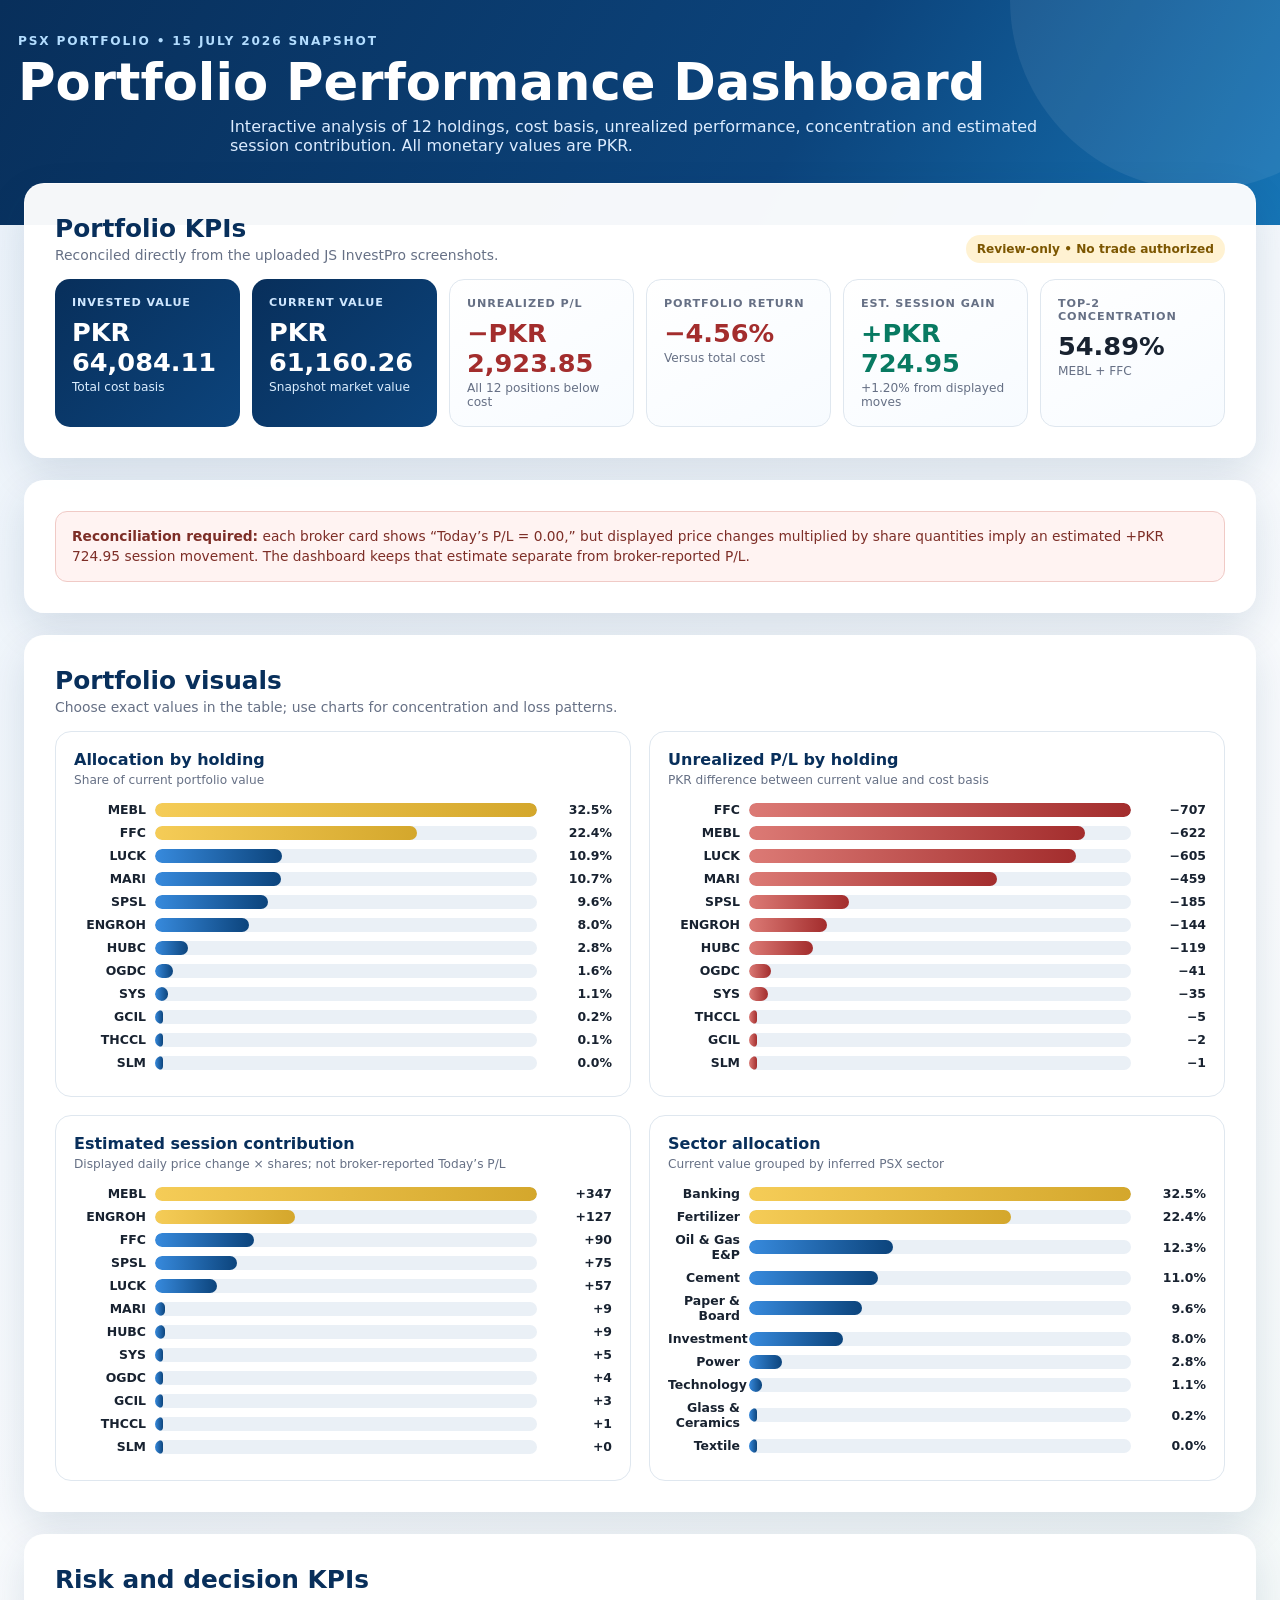
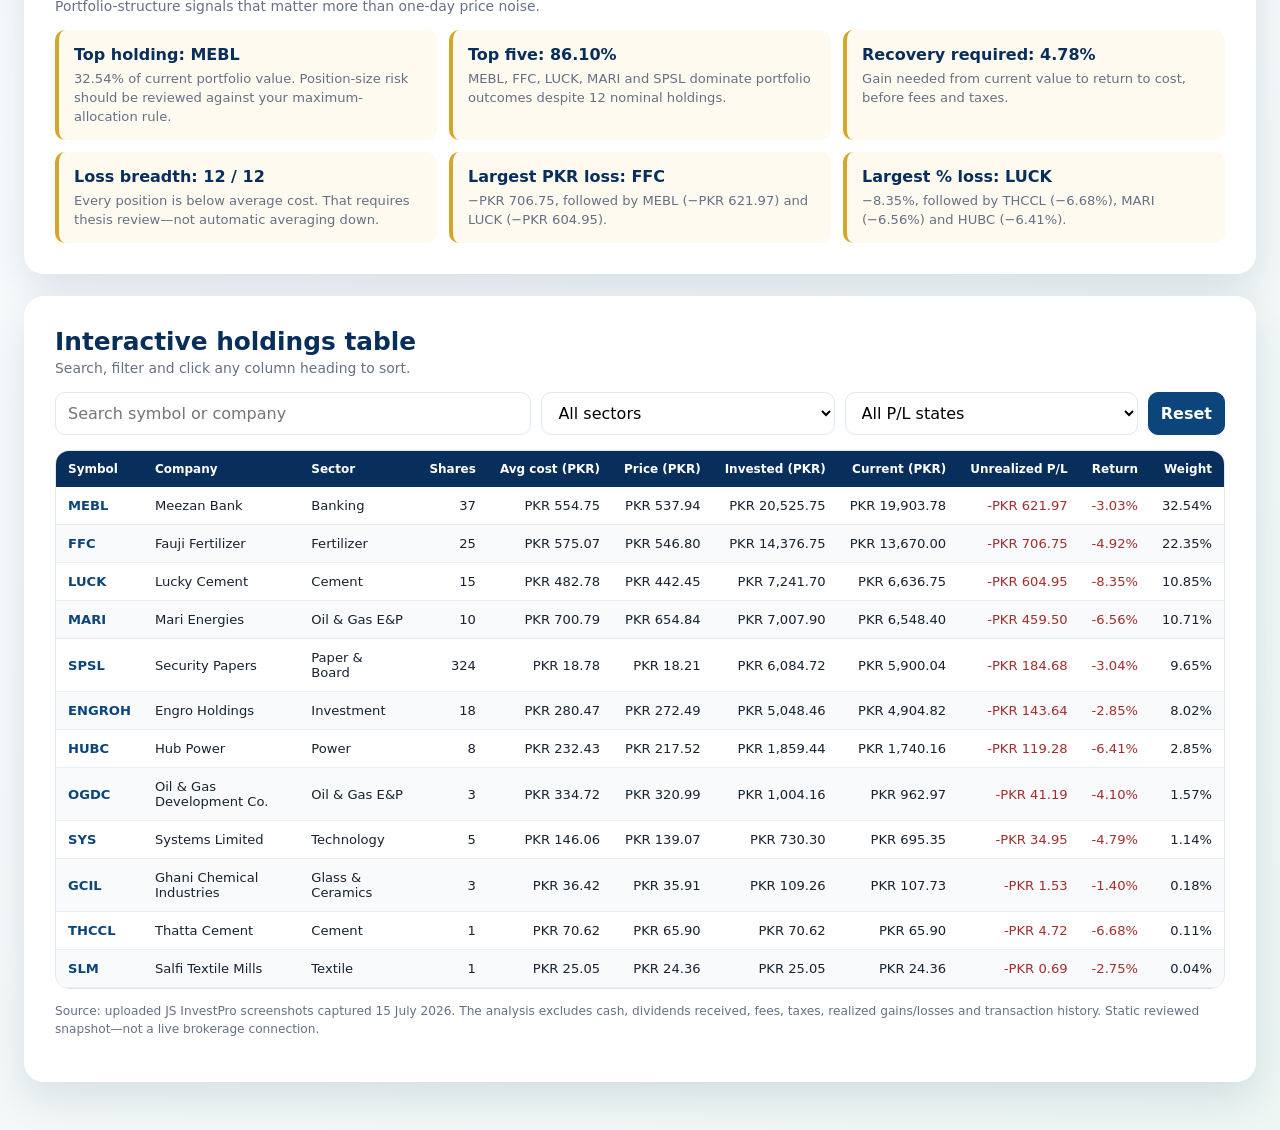
==== index.html @ 7187d478 "push" ====
<!doctype html><html lang="en"><head><meta charset="utf-8"><meta name="viewport" content="width=device-width,initial-scale=1"><title>PSX Portfolio Dashboard</title>
<link rel="stylesheet" href="/styles.css"></head><body>
<header class="hero"><div class="eyebrow">PSX portfolio • 15 July 2026 snapshot</div><h1>Portfolio Performance Dashboard</h1><p>Interactive analysis of 12 holdings, cost basis, unrealized performance, concentration and estimated session contribution. All monetary values are PKR.</p></header>
<main class="shell">
<section class="panel"><div class="head"><div><h2>Portfolio KPIs</h2><p>Reconciled directly from the uploaded JS InvestPro screenshots.</p></div><span class="pill">Review-only • No trade authorized</span></div><div class="kpis">
<div class="kpi hero-card"><div class="label">Invested value</div><div class="value">PKR 64,084.11</div><div class="meta">Total cost basis</div></div><div class="kpi hero-card"><div class="label">Current value</div><div class="value">PKR 61,160.26</div><div class="meta">Snapshot market value</div></div><div class="kpi"><div class="label">Unrealized P/L</div><div class="value negative">−PKR 2,923.85</div><div class="meta">All 12 positions below cost</div></div><div class="kpi"><div class="label">Portfolio return</div><div class="value negative">−4.56%</div><div class="meta">Versus total cost</div></div><div class="kpi"><div class="label">Est. session gain</div><div class="value positive">+PKR 724.95</div><div class="meta">+1.20% from displayed moves</div></div><div class="kpi"><div class="label">Top-2 concentration</div><div class="value">54.89%</div><div class="meta">MEBL + FFC</div></div></div></section>
<section class="panel"><div class="callout"><b>Reconciliation required:</b> each broker card shows “Today’s P/L = 0.00,” but displayed price changes multiplied by share quantities imply an estimated +PKR 724.95 session movement. The dashboard keeps that estimate separate from broker-reported P/L.</div></section>
<section class="panel"><div class="head"><div><h2>Portfolio visuals</h2><p>Choose exact values in the table; use charts for concentration and loss patterns.</p></div></div><div class="grid"><div class="chart"><h3>Allocation by holding</h3><div class="note">Share of current portfolio value</div><div id="allocation"></div></div><div class="chart"><h3>Unrealized P/L by holding</h3><div class="note">PKR difference between current value and cost basis</div><div id="losses"></div></div><div class="chart"><h3>Estimated session contribution</h3><div class="note">Displayed daily price change × shares; not broker-reported Today’s P/L</div><div id="session"></div></div><div class="chart"><h3>Sector allocation</h3><div class="note">Current value grouped by inferred PSX sector</div><div id="sectors"></div></div></div></section>
<section class="panel"><div class="head"><div><h2>Risk and decision KPIs</h2><p>Portfolio-structure signals that matter more than one-day price noise.</p></div></div><div class="risk"><div class="risk-card"><b>Top holding: MEBL</b><span>32.54% of current portfolio value. Position-size risk should be reviewed against your maximum-allocation rule.</span></div><div class="risk-card"><b>Top five: 86.10%</b><span>MEBL, FFC, LUCK, MARI and SPSL dominate portfolio outcomes despite 12 nominal holdings.</span></div><div class="risk-card"><b>Recovery required: 4.78%</b><span>Gain needed from current value to return to cost, before fees and taxes.</span></div><div class="risk-card"><b>Loss breadth: 12 / 12</b><span>Every position is below average cost. That requires thesis review—not automatic averaging down.</span></div><div class="risk-card"><b>Largest PKR loss: FFC</b><span>−PKR 706.75, followed by MEBL (−PKR 621.97) and LUCK (−PKR 604.95).</span></div><div class="risk-card"><b>Largest % loss: LUCK</b><span>−8.35%, followed by THCCL (−6.68%), MARI (−6.56%) and HUBC (−6.41%).</span></div></div></section>
<section class="panel"><div class="head"><div><h2>Interactive holdings table</h2><p>Search, filter and click any column heading to sort.</p></div></div><div class="controls"><input id="search" class="control" placeholder="Search symbol or company"><select id="sector" class="control"><option value="">All sectors</option></select><select id="status" class="control"><option value="">All P/L states</option><option value="loss">Below cost</option><option value="gain">Above cost</option></select><button id="reset" class="control">Reset</button></div><div class="table-wrap"><table><thead><tr><th data-k="symbol">Symbol</th><th data-k="company">Company</th><th data-k="sector">Sector</th><th class="num" data-k="shares">Shares</th><th class="num" data-k="cost">Avg cost (PKR)</th><th class="num" data-k="price">Price (PKR)</th><th class="num" data-k="invested">Invested (PKR)</th><th class="num" data-k="current">Current (PKR)</th><th class="num" data-k="pnl">Unrealized P/L</th><th class="num" data-k="returnPct">Return</th><th class="num" data-k="weight">Weight</th></tr></thead><tbody id="body"></tbody></table></div><p class="tiny">Source: uploaded JS InvestPro screenshots captured 15 July 2026. The analysis excludes cash, dividends received, fees, taxes, realized gains/losses and transaction history. Static reviewed snapshot—not a live brokerage connection.</p></section>
</main><script>
const D=[
['ENGROH','Engro Holdings','Investment',18,280.47,272.49,7.04],['FFC','Fauji Fertilizer','Fertilizer',25,575.07,546.80,3.58],['GCIL','Ghani Chemical Industries','Glass & Ceramics',3,36.42,35.91,.88],['HUBC','Hub Power','Power',8,232.43,217.52,1.09],['LUCK','Lucky Cement','Cement',15,482.78,442.45,3.77],['MARI','Mari Energies','Oil & Gas E&P',10,700.79,654.84,.89],['MEBL','Meezan Bank','Banking',37,554.75,537.94,9.37],['OGDC','Oil & Gas Development Co.','Oil & Gas E&P',3,334.72,320.99,1.49],['SLM','Salfi Textile Mills','Textile',1,25.05,24.36,.37],['SPSL','Security Papers','Paper & Board',324,18.78,18.21,.23],['SYS','Systems Limited','Technology',5,146.06,139.07,.94],['THCCL','Thatta Cement','Cement',1,70.62,65.90,1.17]].map(x=>({symbol:x[0],company:x[1],sector:x[2],shares:x[3],cost:x[4],price:x[5],day:x[6]}));
const total=D.reduce((a,d)=>a+d.shares*d.price,0);D.forEach(d=>{d.invested=d.shares*d.cost;d.current=d.shares*d.price;d.pnl=d.current-d.invested;d.returnPct=d.pnl/d.invested*100;d.weight=d.current/total*100;d.session=d.shares*d.day});
const pkr=n=>new Intl.NumberFormat('en-PK',{style:'currency',currency:'PKR',currencyDisplay:'code',minimumFractionDigits:2}).format(n),num=n=>new Intl.NumberFormat('en-PK').format(n);let key='weight',dir=-1;const q=document.querySelector('#search'),sec=document.querySelector('#sector'),status=document.querySelector('#status'),body=document.querySelector('#body');[...new Set(D.map(d=>d.sector))].sort().forEach(s=>sec.insertAdjacentHTML('beforeend',`<option>${s}</option>`));
function list(){let s=q.value.toLowerCase();return D.filter(d=>(!s||`${d.symbol} ${d.company}`.toLowerCase().includes(s))&&(!sec.value||d.sector===sec.value)&&(!status.value||(status.value==='loss'?d.pnl<0:d.pnl>=0))).sort((a,b)=>typeof a[key]==='string'?dir*a[key].localeCompare(b[key]):dir*(a[key]-b[key]))}function render(){body.innerHTML=list().map(d=>`<tr><td data-label="Symbol" class="symbol">${d.symbol}</td><td data-label="Company">${d.company}</td><td data-label="Sector">${d.sector}</td><td data-label="Shares" class="num">${num(d.shares)}</td><td data-label="Avg cost" class="num">${pkr(d.cost)}</td><td data-label="Price" class="num">${pkr(d.price)}</td><td data-label="Invested" class="num">${pkr(d.invested)}</td><td data-label="Current" class="num">${pkr(d.current)}</td><td data-label="Unrealized P/L" class="num negative">${pkr(d.pnl)}</td><td data-label="Return" class="num negative">${d.returnPct.toFixed(2)}%</td><td data-label="Weight" class="num">${d.weight.toFixed(2)}%</td></tr>`).join('')}
document.querySelectorAll('th[data-k]').forEach(h=>h.onclick=()=>{let k=h.dataset.k;if(key===k)dir*=-1;else{key=k;dir=['symbol','company','sector'].includes(k)?1:-1}render()});[q,sec,status].forEach(e=>e.oninput=render);document.querySelector('#reset').onclick=()=>{q.value='';sec.value='';status.value='';key='weight';dir=-1;render()};
function bars(id,data,val,fmt,cls=''){let max=Math.max(...data.map(val).map(Math.abs));document.querySelector(id).innerHTML=data.map((d,i)=>`<div class="row"><span class="name">${d.symbol||d.name}</span><div class="track"><div class="bar ${cls||(i<2?'gold':'')}" style="width:${Math.max(2,Math.abs(val(d))/max*100)}%"></div></div><span class="amount">${fmt(val(d))}</span></div>`).join('')}
let byWeight=[...D].sort((a,b)=>b.weight-a.weight),byLoss=[...D].sort((a,b)=>a.pnl-b.pnl),bySession=[...D].sort((a,b)=>b.session-a.session);bars('#allocation',byWeight,d=>d.weight,v=>v.toFixed(1)+'%');bars('#losses',byLoss,d=>d.pnl,v=>'−'+Math.abs(v).toFixed(0),'red');bars('#session',bySession,d=>d.session,v=>'+'+v.toFixed(0));let sm={};D.forEach(d=>sm[d.sector]=(sm[d.sector]||0)+d.current);let sd=Object.entries(sm).map(([name,value])=>({name,value:value/total*100})).sort((a,b)=>b.value-a.value);bars('#sectors',sd,d=>d.value,v=>v.toFixed(1)+'%');render();
</script></body></html>
---- styles.css ----
:root{--navy:#082f5b;--blue:#0c447c;--sky:#378add;--gold:#d4a72c;--red:#a32d2d;--green:#087a62;--ink:#182230;--muted:#667085;--line:#dfe7ef;--soft:#f3f7fb;--white:#fff;--shadow:0 16px 42px rgba(8,47,91,.12)}*{box-sizing:border-box}html{-webkit-text-size-adjust:100%;text-size-adjust:100%}body{margin:0;font-family:Inter,system-ui,-apple-system,"Segoe UI",sans-serif;color:var(--ink);background:linear-gradient(145deg,#eaf2fa,#f9fbfd 48%,#edf6f3);min-height:100vh;overflow-x:hidden}.hero{padding:34px max(18px,env(safe-area-inset-left)) 70px;color:#fff;background:linear-gradient(120deg,var(--navy),var(--blue) 62%,#1675b6);position:relative;overflow:hidden}.hero>*{position:relative;z-index:1;max-width:1260px;margin-left:auto;margin-right:auto}.hero:after{content:"";position:absolute;width:min(380px,70vw);aspect-ratio:1;border-radius:50%;right:-110px;top:-190px;background:#ffffff12}.eyebrow{font-size:.76rem;font-weight:850;letter-spacing:.15em;text-transform:uppercase;color:#b3ddff}.hero h1{font-size:clamp(1.75rem,4vw,3.2rem);margin-top:8px;margin-bottom:7px;line-height:1.05;overflow-wrap:anywhere}.hero p{margin-top:0;margin-bottom:0;color:#dcecff;max-width:820px}.shell{width:min(1260px,calc(100% - clamp(20px,4vw,48px)));margin:-42px auto max(48px,env(safe-area-inset-bottom));position:relative}.panel{background:#fffffff5;border:1px solid #ffffffb8;border-radius:20px;box-shadow:var(--shadow);padding:clamp(16px,2.7vw,30px);margin-bottom:22px;min-width:0}.head{display:flex;justify-content:space-between;align-items:flex-end;flex-wrap:wrap;gap:12px 16px;margin-bottom:16px}.head>div{min-width:0}.head h2{margin:0;color:var(--navy);font-size:clamp(1.15rem,2.2vw,1.55rem);overflow-wrap:anywhere}.head p{margin:4px 0 0;color:var(--muted);font-size:.87rem}.pill{border-radius:999px;padding:7px 11px;background:#fff2d2;color:#7c5600;font-size:.76rem;font-weight:800;white-space:normal;text-align:center}.kpis{display:grid;grid-template-columns:repeat(6,minmax(0,1fr));gap:12px}.kpi{padding:17px;border:1px solid var(--line);border-radius:15px;background:linear-gradient(150deg,#fff,#f7fbff);min-width:0;overflow:hidden}.kpi.hero-card{background:linear-gradient(135deg,var(--navy),var(--blue));color:#fff;border:0}.label{font-size:.7rem;text-transform:uppercase;letter-spacing:.08em;font-weight:850;color:var(--muted)}.hero-card .label{color:#cfe7ff}.value{font-size:clamp(1.05rem,2vw,1.72rem);font-weight:880;margin:8px 0 3px;overflow-wrap:anywhere}.meta{font-size:.76rem;color:var(--muted)}.hero-card .meta{color:#dbeeff}.negative{color:var(--red)}.positive{color:var(--green)}
.grid{display:grid;grid-template-columns:repeat(2,minmax(0,1fr));gap:18px}.chart{border:1px solid var(--line);border-radius:16px;padding:18px;min-width:0}.chart h3{margin:0;color:var(--navy);font-size:1rem}.note{font-size:.76rem;color:var(--muted);margin:4px 0 15px}.row{display:grid;grid-template-columns:72px 1fr 66px;gap:9px;align-items:center;margin:8px 0;font-size:.78rem}.name{text-align:right;font-weight:820}.track{height:14px;border-radius:999px;background:#eaf0f6;overflow:hidden}.bar{height:100%;border-radius:999px;background:linear-gradient(90deg,var(--sky),var(--blue));min-width:2px}.bar.gold{background:linear-gradient(90deg,#f5cc57,var(--gold))}.bar.red{background:linear-gradient(90deg,#dc7a75,var(--red))}.amount{text-align:right;font-weight:820;font-variant-numeric:tabular-nums}.risk{display:grid;grid-template-columns:repeat(3,1fr);gap:12px}.risk-card{padding:15px;border-left:4px solid var(--gold);background:#fffaf0;border-radius:10px}.risk-card b{display:block;color:var(--navy);margin-bottom:4px}.risk-card span{font-size:.82rem;color:var(--muted)}
.controls{display:grid;grid-template-columns:1.3fr .8fr .8fr auto;gap:10px;margin-bottom:15px}.control{border:1px solid var(--line);border-radius:10px;background:#fff;padding:10px 12px;font:inherit;outline:none}.control:focus{border-color:var(--sky);box-shadow:0 0 0 3px #378add22}button.control{background:var(--blue);color:#fff;border-color:var(--blue);font-weight:800;cursor:pointer}.table-wrap{overflow:auto;border:1px solid var(--line);border-radius:14px}table{width:100%;border-collapse:collapse;min-width:1120px}th{position:sticky;top:0;background:var(--navy);color:#fff;padding:11px 12px;text-align:left;font-size:.75rem;white-space:nowrap;cursor:pointer}td{padding:11px 12px;border-bottom:1px solid #e9eef4;font-size:.82rem}tbody tr:nth-child(even){background:#f8fafc}tbody tr:hover{background:#eef6ff}.num{text-align:right;font-variant-numeric:tabular-nums}.symbol{font-weight:880;color:var(--blue)}.tiny{font-size:.76rem;color:var(--muted);line-height:1.5;margin-top:13px}.callout{padding:14px 16px;border-radius:12px;background:#fff3f2;border:1px solid #f0cac6;color:#7d2e27;font-size:.86rem;line-height:1.5}
@media(max-width:1060px){.kpis{grid-template-columns:repeat(3,minmax(0,1fr))}}@media(max-width:820px){.grid{grid-template-columns:1fr}.risk{grid-template-columns:1fr}.controls{grid-template-columns:1fr 1fr}.shell{margin-top:-30px}.chart{padding:15px}}@media(max-width:640px){.hero{padding-top:max(24px,env(safe-area-inset-top));padding-bottom:54px}.shell{width:min(100% - 20px,1260px);margin-top:-24px}.panel{border-radius:15px;margin-bottom:14px}.kpis{grid-template-columns:1fr 1fr}.controls{grid-template-columns:1fr}.control{width:100%;min-height:44px}.row{grid-template-columns:minmax(44px,64px) minmax(80px,1fr) minmax(48px,64px);gap:6px}.name{overflow:hidden;text-overflow:ellipsis}.table-wrap{overflow:visible;border:0}table,thead,tbody,tr,th,td{display:block}table{min-width:0}thead{position:absolute;width:1px;height:1px;overflow:hidden;clip:rect(0 0 0 0)}tbody{display:grid;gap:12px}tbody tr,tbody tr:nth-child(even){background:#fff;border:1px solid var(--line);border-radius:12px;padding:10px}td{display:grid;grid-template-columns:minmax(112px,42%) minmax(0,1fr);gap:10px;padding:7px 4px;border-bottom:1px solid #edf1f5;text-align:right!important;overflow-wrap:anywhere}td:last-child{border-bottom:0}td:before{content:attr(data-label);text-align:left;color:var(--muted);font-size:.72rem;font-weight:800;text-transform:uppercase;letter-spacing:.04em}.symbol{color:var(--blue)}tbody tr:hover{background:#f8fbff}}@media(max-width:390px){.kpis{grid-template-columns:1fr}.chart{padding:12px}.row{grid-template-columns:46px minmax(64px,1fr) 50px;font-size:.72rem}.risk-card{padding:12px}td{grid-template-columns:1fr;gap:3px;text-align:left!important}td:before{text-align:left}.pill{width:100%}}@media(min-width:1600px){.shell{width:min(1480px,calc(100% - 80px))}.hero>*{max-width:1480px}.kpis{gap:16px}.panel{padding:32px}.grid{grid-template-columns:repeat(2,minmax(0,1fr))}}@media(hover:none){th{cursor:default}.control{font-size:16px}}@media(prefers-reduced-motion:reduce){*,*:before,*:after{scroll-behavior:auto!important;transition:none!important;animation:none!important}}@media print{body{background:#fff}.hero{background:#fff;color:#000;padding:20px}.hero p,.eyebrow{color:#444}.shell{width:100%;margin:0 auto}.panel{box-shadow:none;break-inside:avoid}.controls{display:none}.table-wrap{overflow:visible}table{min-width:0;font-size:9pt}th,td{padding:5px}.grid{grid-template-columns:1fr 1fr}}
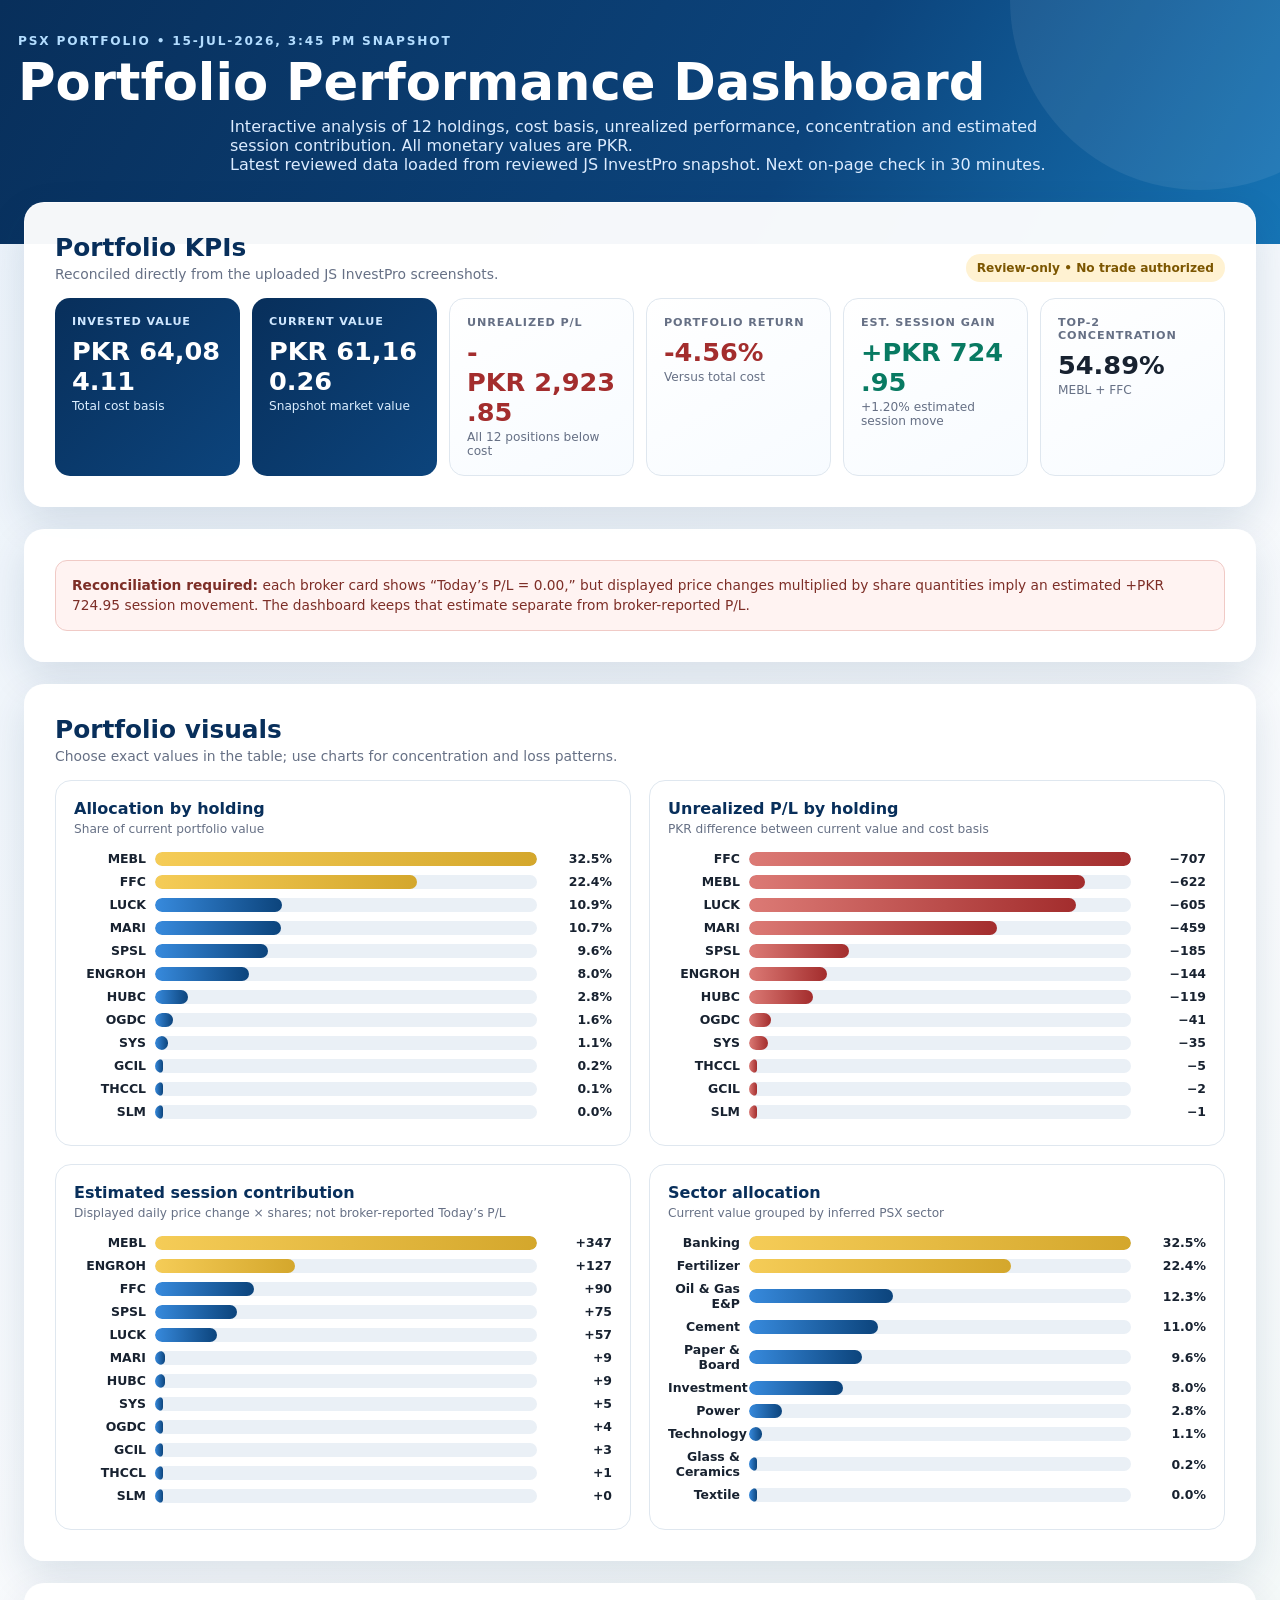
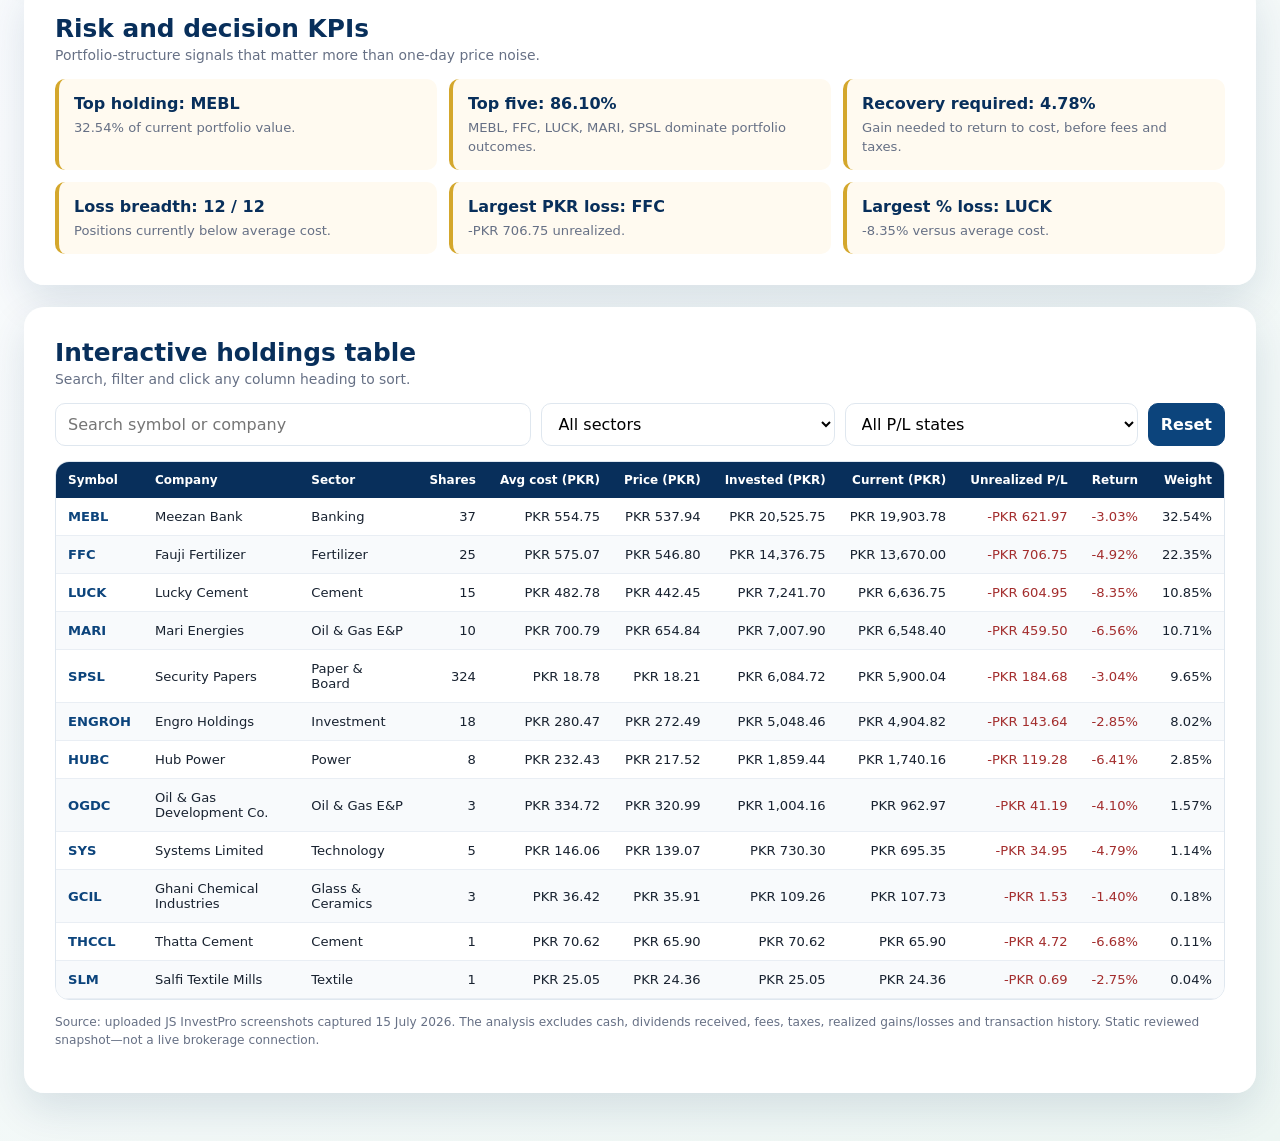
==== commit d9cdce64: "refresh" ====
--- a/index.html
+++ b/index.html
@@ -1,6 +1,6 @@
 <!doctype html><html lang="en"><head><meta charset="utf-8"><meta name="viewport" content="width=device-width,initial-scale=1"><title>PSX Portfolio Dashboard</title>
 <link rel="stylesheet" href="/styles.css"></head><body>
-<header class="hero"><div class="eyebrow">PSX portfolio • 15 July 2026 snapshot</div><h1>Portfolio Performance Dashboard</h1><p>Interactive analysis of 12 holdings, cost basis, unrealized performance, concentration and estimated session contribution. All monetary values are PKR.</p></header>
+<header class="hero"><div class="eyebrow" id="snapshot-label">PSX portfolio • loading latest reviewed snapshot</div><h1>Portfolio Performance Dashboard</h1><p>Interactive analysis of 12 holdings, cost basis, unrealized performance, concentration and estimated session contribution. All monetary values are PKR.</p><p id="refresh-status" aria-live="polite">Checking for updated portfolio data…</p></header>
 <main class="shell">
 <section class="panel"><div class="head"><div><h2>Portfolio KPIs</h2><p>Reconciled directly from the uploaded JS InvestPro screenshots.</p></div><span class="pill">Review-only • No trade authorized</span></div><div class="kpis">
 <div class="kpi hero-card"><div class="label">Invested value</div><div class="value">PKR 64,084.11</div><div class="meta">Total cost basis</div></div><div class="kpi hero-card"><div class="label">Current value</div><div class="value">PKR 61,160.26</div><div class="meta">Snapshot market value</div></div><div class="kpi"><div class="label">Unrealized P/L</div><div class="value negative">−PKR 2,923.85</div><div class="meta">All 12 positions below cost</div></div><div class="kpi"><div class="label">Portfolio return</div><div class="value negative">−4.56%</div><div class="meta">Versus total cost</div></div><div class="kpi"><div class="label">Est. session gain</div><div class="value positive">+PKR 724.95</div><div class="meta">+1.20% from displayed moves</div></div><div class="kpi"><div class="label">Top-2 concentration</div><div class="value">54.89%</div><div class="meta">MEBL + FFC</div></div></div></section>
@@ -17,4 +17,99 @@
 document.querySelectorAll('th[data-k]').forEach(h=>h.onclick=()=>{let k=h.dataset.k;if(key===k)dir*=-1;else{key=k;dir=['symbol','company','sector'].includes(k)?1:-1}render()});[q,sec,status].forEach(e=>e.oninput=render);document.querySelector('#reset').onclick=()=>{q.value='';sec.value='';status.value='';key='weight';dir=-1;render()};
 function bars(id,data,val,fmt,cls=''){let max=Math.max(...data.map(val).map(Math.abs));document.querySelector(id).innerHTML=data.map((d,i)=>`<div class="row"><span class="name">${d.symbol||d.name}</span><div class="track"><div class="bar ${cls||(i<2?'gold':'')}" style="width:${Math.max(2,Math.abs(val(d))/max*100)}%"></div></div><span class="amount">${fmt(val(d))}</span></div>`).join('')}
 let byWeight=[...D].sort((a,b)=>b.weight-a.weight),byLoss=[...D].sort((a,b)=>a.pnl-b.pnl),bySession=[...D].sort((a,b)=>b.session-a.session);bars('#allocation',byWeight,d=>d.weight,v=>v.toFixed(1)+'%');bars('#losses',byLoss,d=>d.pnl,v=>'−'+Math.abs(v).toFixed(0),'red');bars('#session',bySession,d=>d.session,v=>'+'+v.toFixed(0));let sm={};D.forEach(d=>sm[d.sector]=(sm[d.sector]||0)+d.current);let sd=Object.entries(sm).map(([name,value])=>({name,value:value/total*100})).sort((a,b)=>b.value-a.value);bars('#sectors',sd,d=>d.value,v=>v.toFixed(1)+'%');render();
+</script><script>
+(() => {
+  const DATA_URL = '/portfolio-data.json';
+  const REFRESH_MS = 30 * 60 * 1000;
+  const statusEl = document.querySelector('#refresh-status');
+  const snapshotEl = document.querySelector('#snapshot-label');
+
+  const formatDate = value => new Intl.DateTimeFormat('en-PK', {
+    dateStyle: 'medium', timeStyle: 'short', timeZone: 'Asia/Karachi'
+  }).format(new Date(value));
+
+  function updateDashboard(asOf, source) {
+    const marketValue = D.reduce((sum, d) => sum + d.shares * d.price, 0);
+    const investedValue = D.reduce((sum, d) => sum + d.shares * d.cost, 0);
+    D.forEach(d => {
+      d.invested = d.shares * d.cost;
+      d.current = d.shares * d.price;
+      d.pnl = d.current - d.invested;
+      d.returnPct = d.invested ? d.pnl / d.invested * 100 : 0;
+      d.weight = marketValue ? d.current / marketValue * 100 : 0;
+      d.session = d.shares * d.day;
+    });
+
+    const pnl = marketValue - investedValue;
+    const returnPct = investedValue ? pnl / investedValue * 100 : 0;
+    const session = D.reduce((sum, d) => sum + d.session, 0);
+    const priorValue = marketValue - session;
+    const sessionPct = priorValue ? session / priorValue * 100 : 0;
+    const ranked = [...D].sort((a, b) => b.weight - a.weight);
+    const top2 = ranked.slice(0, 2).reduce((sum, d) => sum + d.weight, 0);
+    const top5 = ranked.slice(0, 5).reduce((sum, d) => sum + d.weight, 0);
+    const recovery = marketValue ? (investedValue / marketValue - 1) * 100 : 0;
+    const lossBreadth = D.filter(d => d.pnl < 0).length;
+    const biggestPkrLoss = [...D].sort((a, b) => a.pnl - b.pnl)[0];
+    const biggestPctLoss = [...D].sort((a, b) => a.returnPct - b.returnPct)[0];
+
+    const values = document.querySelectorAll('.kpis .value');
+    values[0].textContent = pkr(investedValue);
+    values[1].textContent = pkr(marketValue);
+    values[2].textContent = pkr(pnl);
+    values[3].textContent = `${returnPct.toFixed(2)}%`;
+    values[4].textContent = `${session >= 0 ? '+' : ''}${pkr(session)}`;
+    values[5].textContent = `${top2.toFixed(2)}%`;
+    values[2].className = `value ${pnl >= 0 ? 'positive' : 'negative'}`;
+    values[3].className = `value ${returnPct >= 0 ? 'positive' : 'negative'}`;
+    values[4].className = `value ${session >= 0 ? 'positive' : 'negative'}`;
+    document.querySelectorAll('.kpis .meta')[4].textContent = `${sessionPct >= 0 ? '+' : ''}${sessionPct.toFixed(2)}% estimated session move`;
+    document.querySelectorAll('.kpis .meta')[5].textContent = ranked.slice(0, 2).map(d => d.symbol).join(' + ');
+
+    const risk = document.querySelector('.risk');
+    risk.innerHTML = `
+      <div class="risk-card"><b>Top holding: ${ranked[0].symbol}</b><span>${ranked[0].weight.toFixed(2)}% of current portfolio value.</span></div>
+      <div class="risk-card"><b>Top five: ${top5.toFixed(2)}%</b><span>${ranked.slice(0, 5).map(d => d.symbol).join(', ')} dominate portfolio outcomes.</span></div>
+      <div class="risk-card"><b>Recovery required: ${recovery.toFixed(2)}%</b><span>Gain needed to return to cost, before fees and taxes.</span></div>
+      <div class="risk-card"><b>Loss breadth: ${lossBreadth} / ${D.length}</b><span>Positions currently below average cost.</span></div>
+      <div class="risk-card"><b>Largest PKR loss: ${biggestPkrLoss.symbol}</b><span>${pkr(biggestPkrLoss.pnl)} unrealized.</span></div>
+      <div class="risk-card"><b>Largest % loss: ${biggestPctLoss.symbol}</b><span>${biggestPctLoss.returnPct.toFixed(2)}% versus average cost.</span></div>`;
+
+    bars('#allocation', ranked, d => d.weight, v => v.toFixed(1) + '%');
+    bars('#losses', [...D].sort((a, b) => a.pnl - b.pnl), d => d.pnl, v => (v < 0 ? '−' : '+') + Math.abs(v).toFixed(0), 'red');
+    bars('#session', [...D].sort((a, b) => b.session - a.session), d => d.session, v => (v >= 0 ? '+' : '−') + Math.abs(v).toFixed(0));
+    const sectorTotals = {};
+    D.forEach(d => sectorTotals[d.sector] = (sectorTotals[d.sector] || 0) + d.current);
+    const sectorRows = Object.entries(sectorTotals).map(([name, value]) => ({name, value: marketValue ? value / marketValue * 100 : 0})).sort((a, b) => b.value - a.value);
+    bars('#sectors', sectorRows, d => d.value, v => v.toFixed(1) + '%');
+    render();
+
+    snapshotEl.textContent = `PSX portfolio • ${formatDate(asOf)} snapshot`;
+    statusEl.textContent = `Latest reviewed data loaded from ${source || 'portfolio data file'}. Next on-page check in 30 minutes.`;
+  }
+
+  async function refreshPortfolio() {
+    statusEl.textContent = 'Checking for updated portfolio data…';
+    try {
+      const response = await fetch(`${DATA_URL}?v=${Date.now()}`, {cache: 'no-store'});
+      if (!response.ok) throw new Error(`Data request returned HTTP ${response.status}`);
+      const payload = await response.json();
+      if (!payload || !Array.isArray(payload.holdings) || !payload.asOf) throw new Error('Invalid portfolio data format');
+      const updates = new Map(payload.holdings.map(item => [item.symbol, item]));
+      D.forEach(d => {
+        const next = updates.get(d.symbol);
+        if (!next || !Number.isFinite(Number(next.price)) || !Number.isFinite(Number(next.dayChange))) return;
+        d.price = Number(next.price);
+        d.day = Number(next.dayChange);
+      });
+      updateDashboard(payload.asOf, payload.source);
+    } catch (error) {
+      updateDashboard('2026-07-15T15:45:00+05:00', 'embedded reviewed snapshot');
+      statusEl.textContent = `Live refresh unavailable; showing the embedded reviewed snapshot. ${error.message}`;
+    }
+  }
+
+  refreshPortfolio();
+  setInterval(refreshPortfolio, REFRESH_MS);
+})();
 </script></body></html>
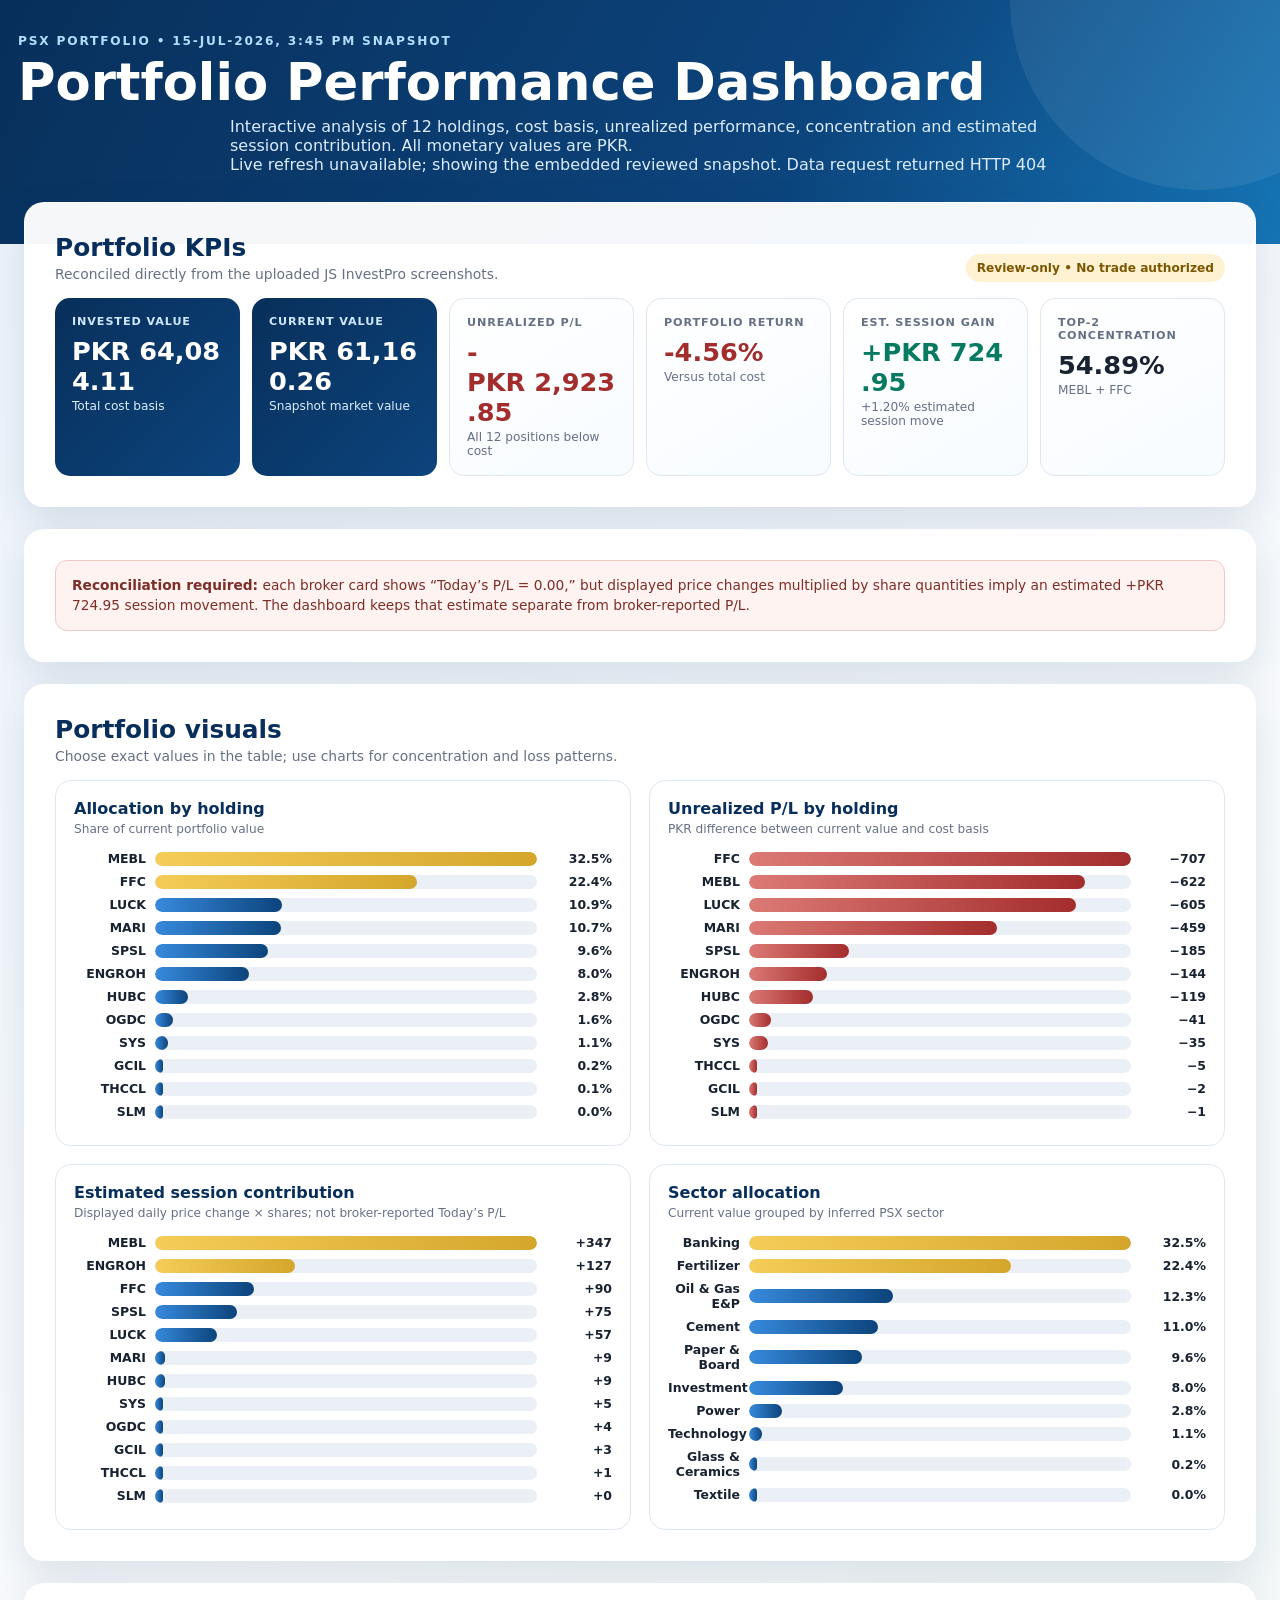
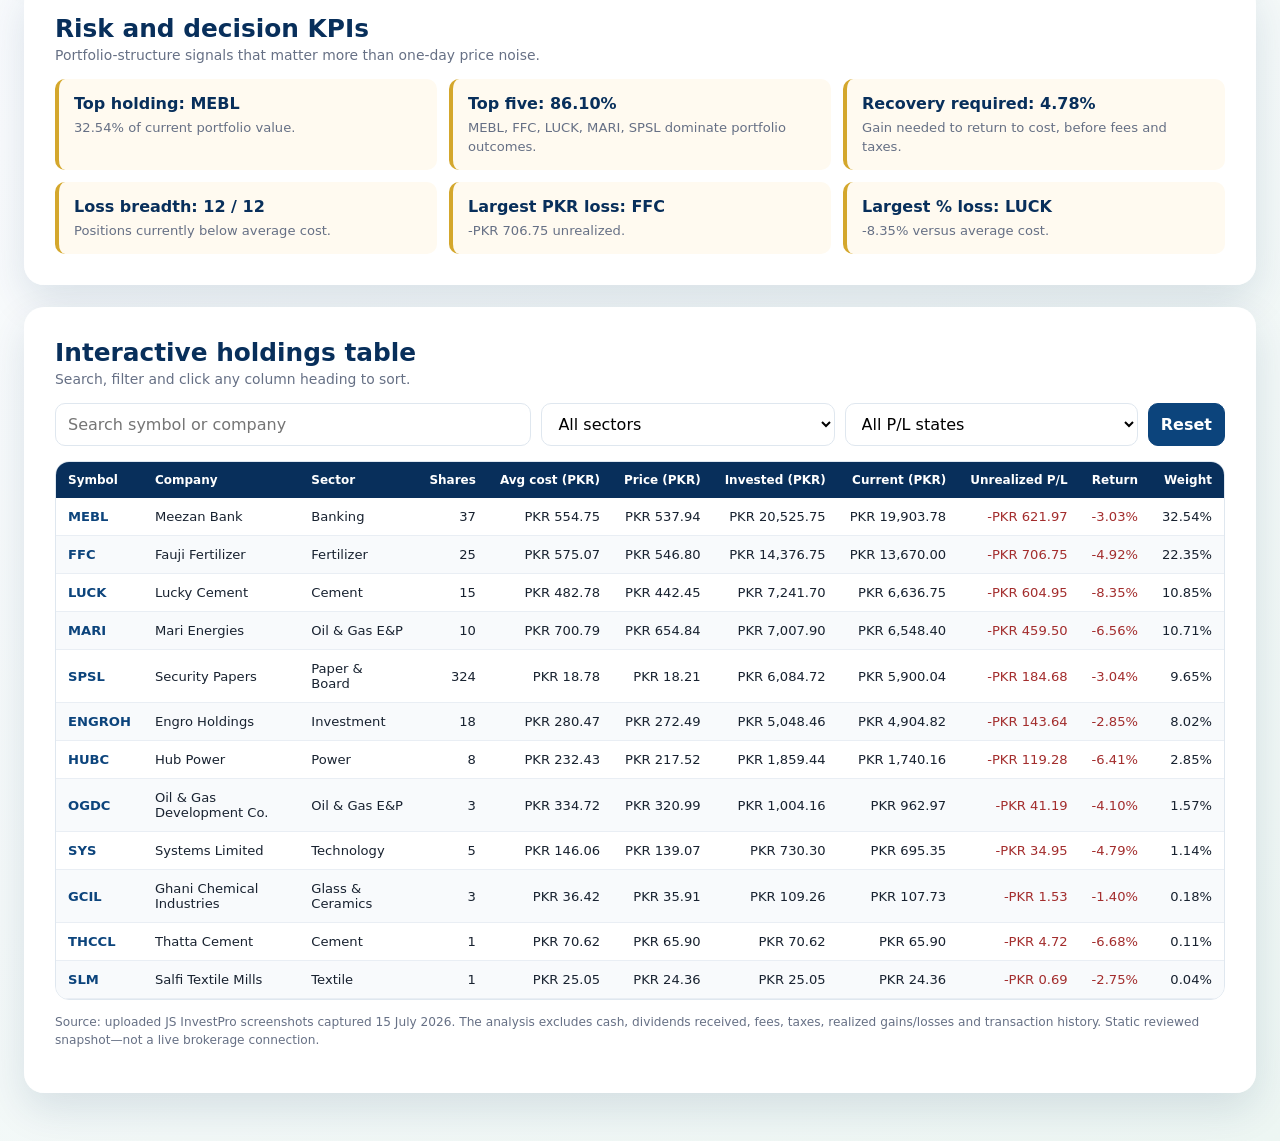
==== commit 68787093: "real" ====
--- a/index.html
+++ b/index.html
@@ -19,7 +19,7 @@
 let byWeight=[...D].sort((a,b)=>b.weight-a.weight),byLoss=[...D].sort((a,b)=>a.pnl-b.pnl),bySession=[...D].sort((a,b)=>b.session-a.session);bars('#allocation',byWeight,d=>d.weight,v=>v.toFixed(1)+'%');bars('#losses',byLoss,d=>d.pnl,v=>'−'+Math.abs(v).toFixed(0),'red');bars('#session',bySession,d=>d.session,v=>'+'+v.toFixed(0));let sm={};D.forEach(d=>sm[d.sector]=(sm[d.sector]||0)+d.current);let sd=Object.entries(sm).map(([name,value])=>({name,value:value/total*100})).sort((a,b)=>b.value-a.value);bars('#sectors',sd,d=>d.value,v=>v.toFixed(1)+'%');render();
 </script><script>
 (() => {
-  const DATA_URL = '/portfolio-data.json';
+  const DATA_URL = "/api/prices";
   const REFRESH_MS = 30 * 60 * 1000;
   const statusEl = document.querySelector('#refresh-status');
   const snapshotEl = document.querySelector('#snapshot-label');
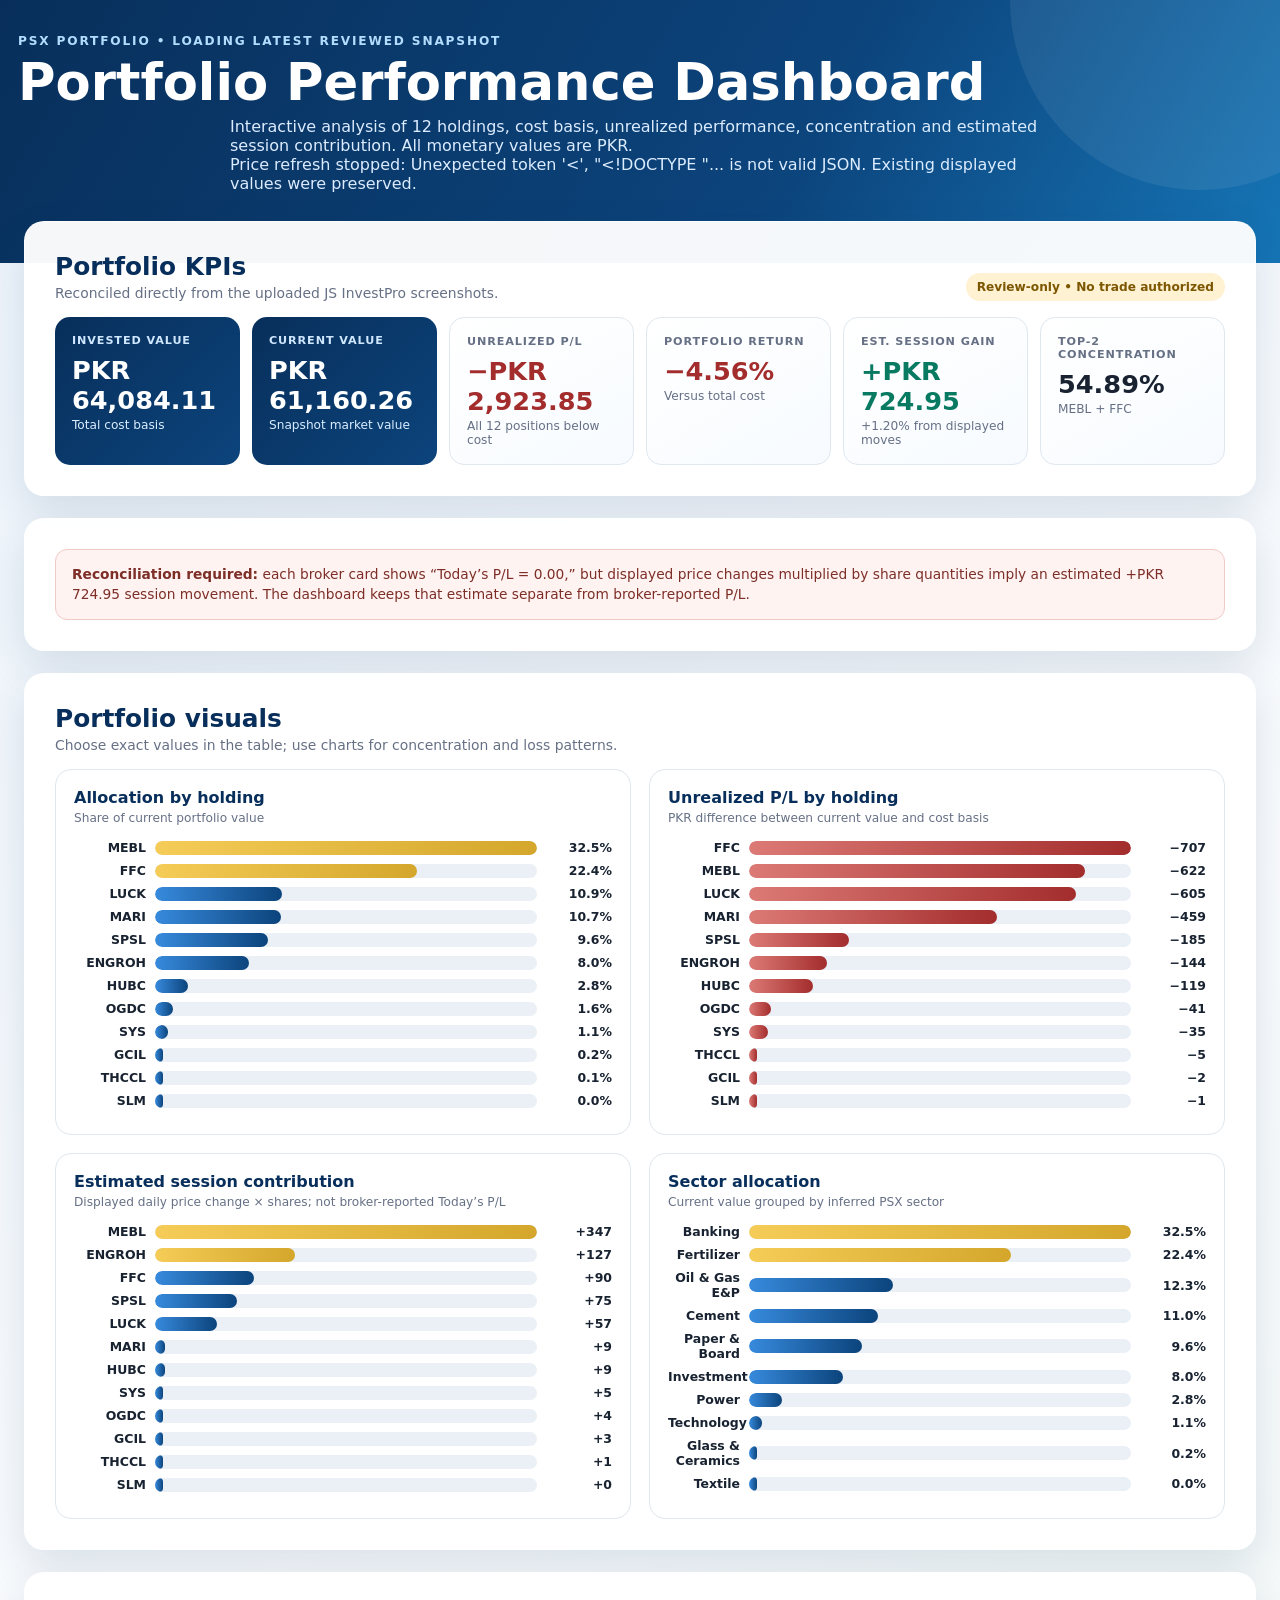
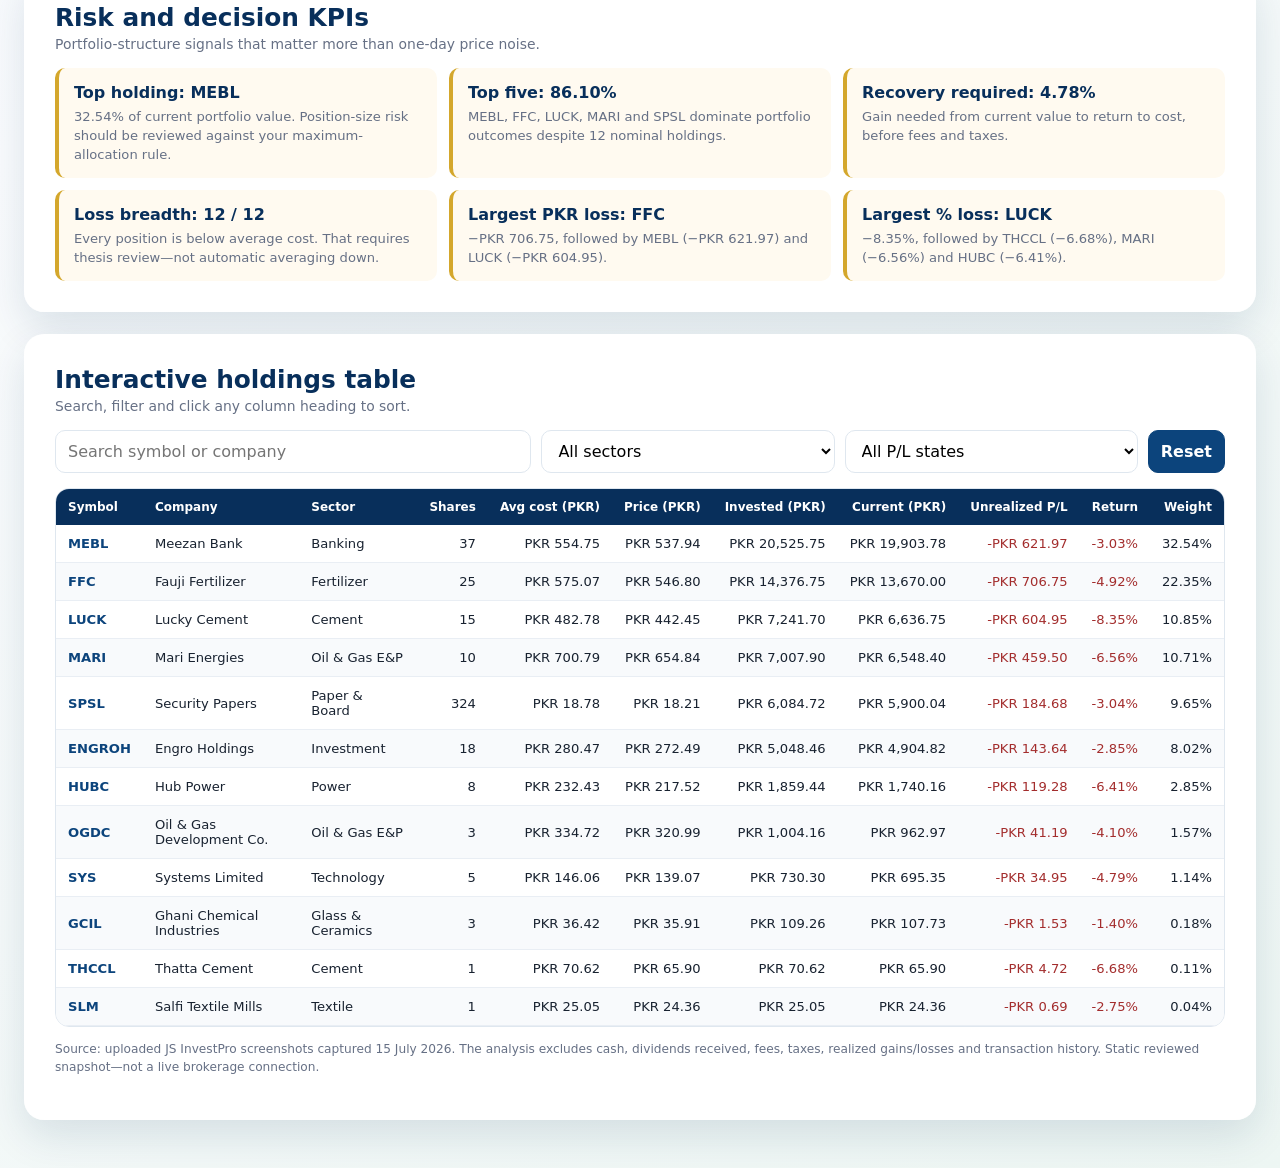
==== commit bbfe2a17: "new" ====
--- a/index.html
+++ b/index.html
@@ -88,24 +88,47 @@
     statusEl.textContent = `Latest reviewed data loaded from ${source || 'portfolio data file'}. Next on-page check in 30 minutes.`;
   }
 
+  const wait = milliseconds => new Promise(resolve => setTimeout(resolve, milliseconds));
+
+  async function requestGroup(group) {
+    const response = await fetch(`${DATA_URL}?group=${group}&v=${Date.now()}`, {cache: 'no-store'});
+    const payload = await response.json();
+    if (!response.ok) throw new Error(payload.error || `Group ${group} failed with HTTP ${response.status}`);
+    if (!payload || !Array.isArray(payload.quotes) || !payload.asOf) throw new Error(`Group ${group} returned invalid quote data`);
+    return payload;
+  }
+
+  function applyQuotes(quotes) {
+    const updates = new Map(quotes.map(item => [item.symbol, item]));
+    D.forEach(d => {
+      const next = updates.get(d.symbol);
+      if (!next || !Number.isFinite(Number(next.price)) || !Number.isFinite(Number(next.dayChange))) return;
+      d.price = Number(next.price);
+      d.day = Number(next.dayChange);
+    });
+  }
+
   async function refreshPortfolio() {
-    statusEl.textContent = 'Checking for updated portfolio data…';
+    statusEl.textContent = 'Loading the first six market prices…';
     try {
-      const response = await fetch(`${DATA_URL}?v=${Date.now()}`, {cache: 'no-store'});
-      if (!response.ok) throw new Error(`Data request returned HTTP ${response.status}`);
-      const payload = await response.json();
-      if (!payload || !Array.isArray(payload.holdings) || !payload.asOf) throw new Error('Invalid portfolio data format');
-      const updates = new Map(payload.holdings.map(item => [item.symbol, item]));
-      D.forEach(d => {
-        const next = updates.get(d.symbol);
-        if (!next || !Number.isFinite(Number(next.price)) || !Number.isFinite(Number(next.dayChange))) return;
-        d.price = Number(next.price);
-        d.day = Number(next.dayChange);
-      });
-      updateDashboard(payload.asOf, payload.source);
+      const firstGroup = await requestGroup(1);
+      applyQuotes(firstGroup.quotes);
+      updateDashboard(firstGroup.asOf, firstGroup.source);
+      statusEl.textContent = 'First group loaded. Waiting 61 seconds for the free API limit to reset…';
+
+      await wait(61000);
+
+      statusEl.textContent = 'Loading the remaining six market prices…';
+      const secondGroup = await requestGroup(2);
+      applyQuotes(secondGroup.quotes);
+      updateDashboard(secondGroup.asOf, secondGroup.source);
+
+      const unavailable = [...(firstGroup.unavailable || []), ...(secondGroup.unavailable || [])];
+      statusEl.textContent = unavailable.length
+        ? `Refresh completed; ${unavailable.length} symbol(s) were unavailable on the current API plan.`
+        : 'All 12 market prices loaded. Next refresh in 30 minutes.';
     } catch (error) {
-      updateDashboard('2026-07-15T15:45:00+05:00', 'embedded reviewed snapshot');
-      statusEl.textContent = `Live refresh unavailable; showing the embedded reviewed snapshot. ${error.message}`;
+      statusEl.textContent = `Price refresh stopped: ${error.message}. Existing displayed values were preserved.`;
     }
   }
 
